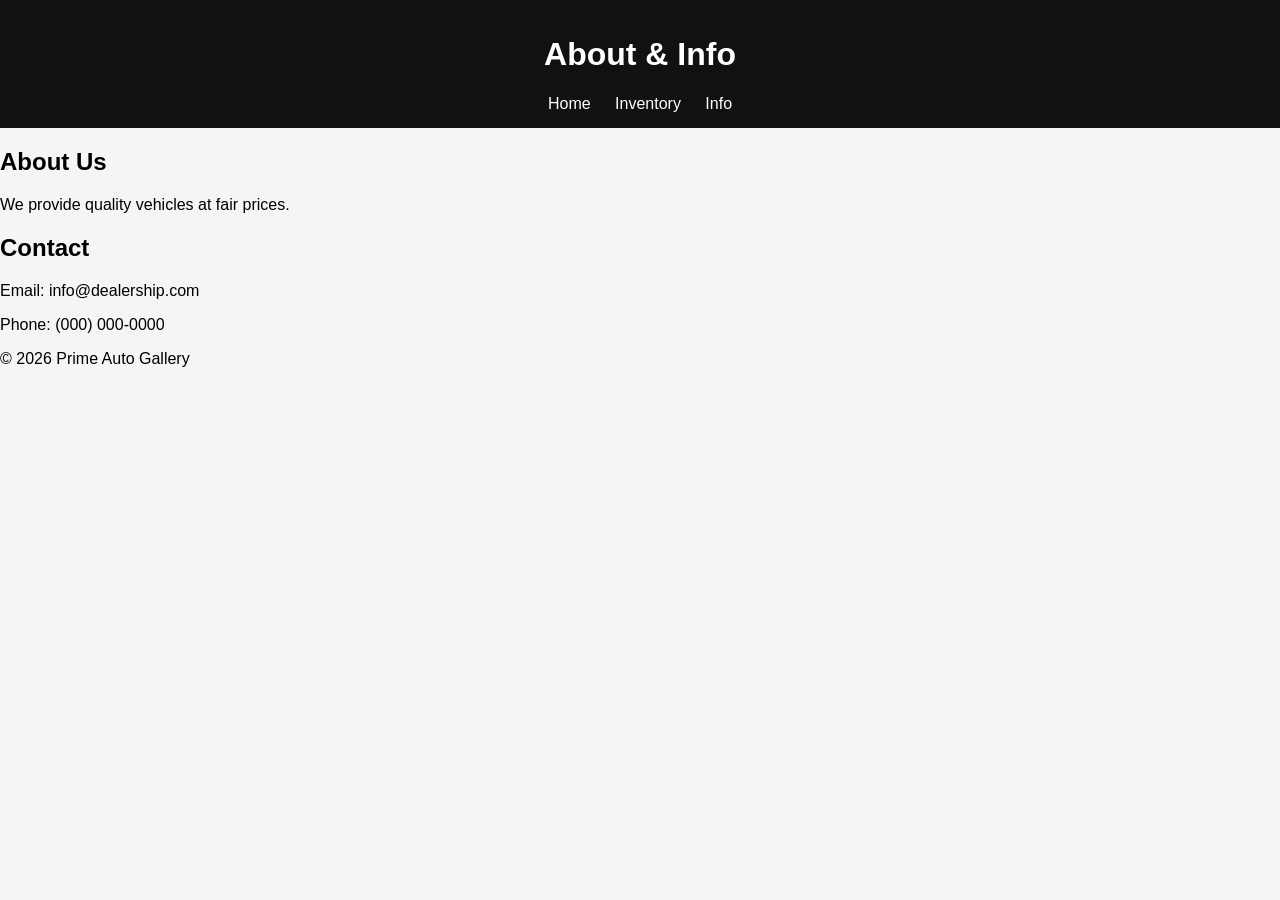
==== info.html @ af61cf28 "Add files via upload" ====
<!DOCTYPE html>
<html lang="en">
<head>
<meta charset="UTF-8">
<title>Info</title>
<link rel="stylesheet" href="style.css">
</head>
<body>
<header>
<h1>About & Info</h1>
<nav>
<a href="index.html">Home</a>
<a href="inventory.html">Inventory</a>
<a href="info.html">Info</a>
</nav>
</header>

<section class="info">
<h2>About Us</h2>
<p>We provide quality vehicles at fair prices.</p>

<h2>Contact</h2>
<p>Email: info@dealership.com</p>
<p>Phone: (000) 000-0000</p>
</section>

<footer>
<p>© 2026 Prime Auto Gallery</p>
</footer>
</body>
</html>
---- style.css ----
body {font-family: Arial; margin:0; background:#f5f5f5;}
header {background:#111; color:white; padding:15px; text-align:center;}
nav a {color:white; margin:0 10px; text-decoration:none;}
.hero {background:#333; color:white; padding:80px; text-align:center;}
.btn {background:#007bff; color:white; padding:10px 20px; text-decoration:none;}
.grid {display:grid; grid-template-columns:repeat(auto-fit,minmax(200px,1fr)); gap:10px; padding:20px;}
.grid img {width:100%; height:200px; object-fit:cover;}
.inventory {display:grid; grid-template-columns:repeat(auto-fit,minmax(250px,1fr)); gap:20px; padding:20px;}
.car-card {background:white; padding:15px; text-align:center;}
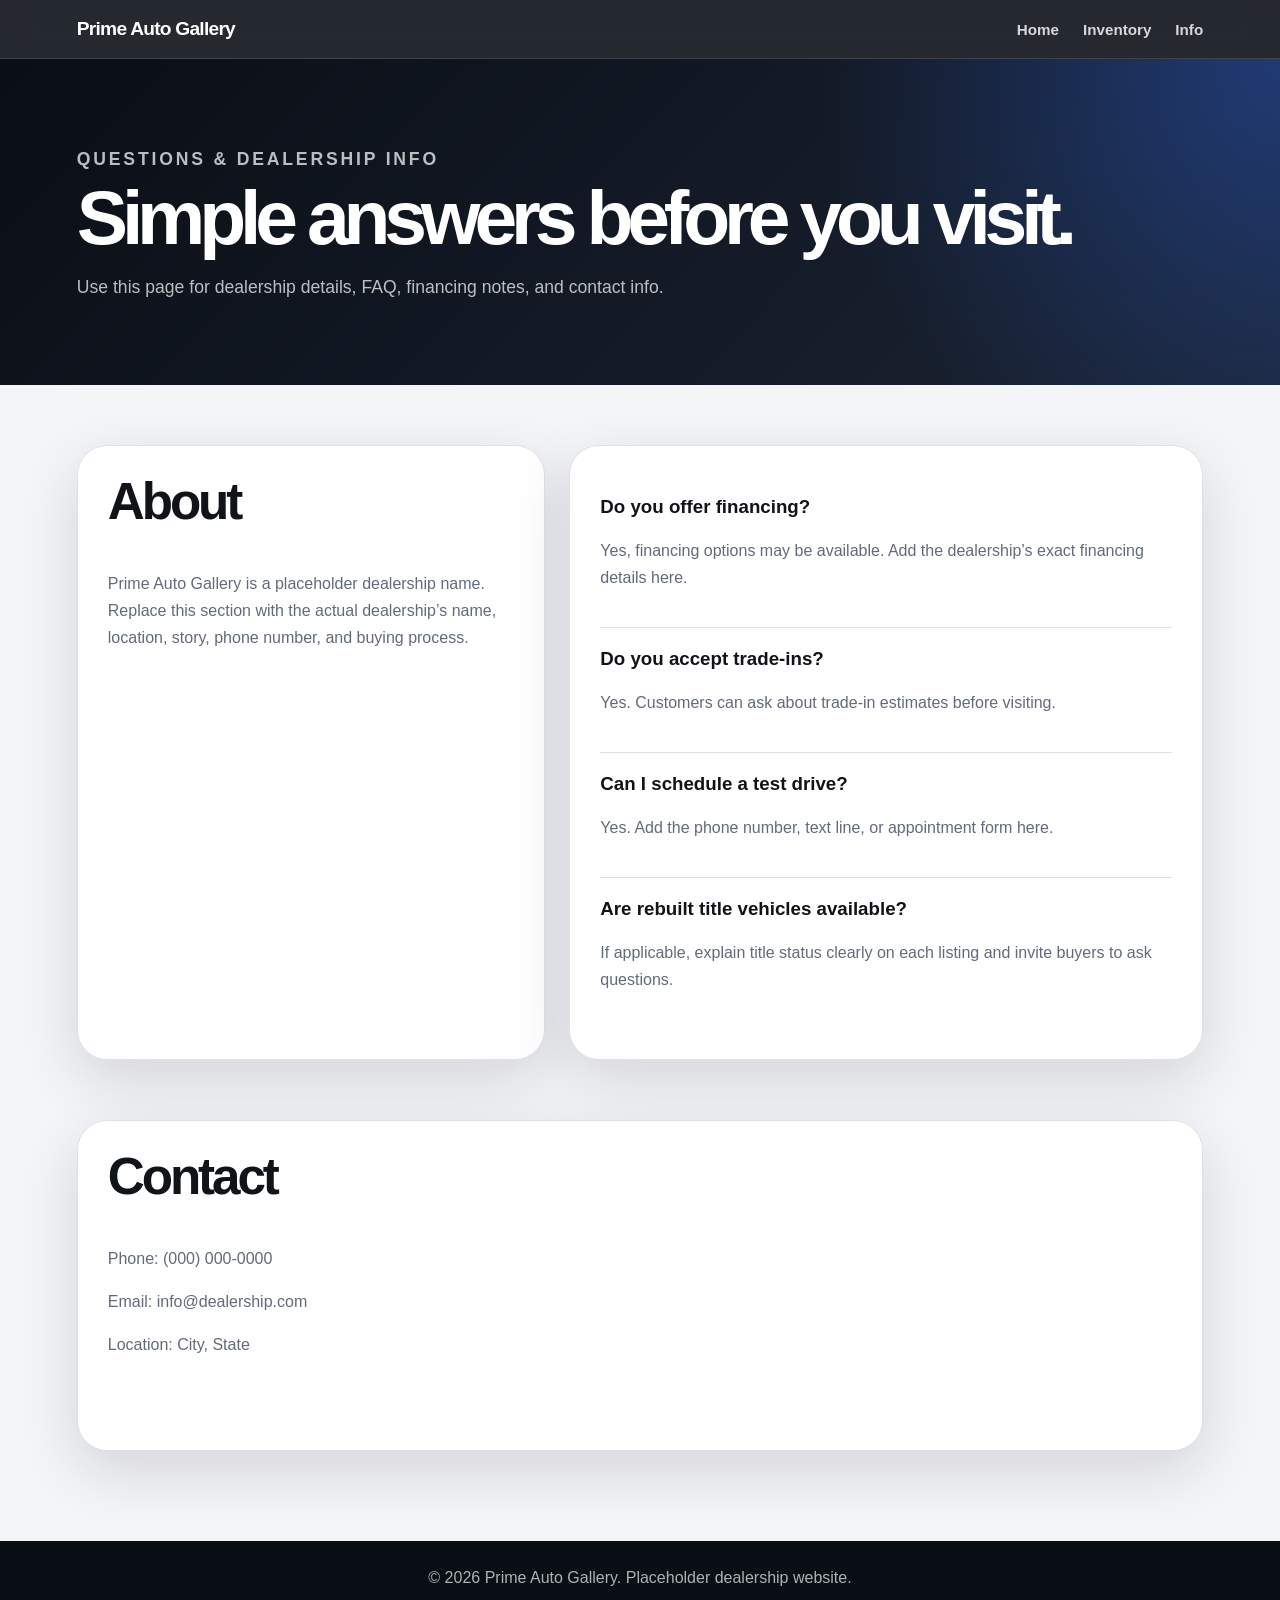
==== commit d5099f40: "Add files via upload" ====
--- a/info.html
+++ b/info.html
@@ -1,31 +1,74 @@
 <!DOCTYPE html>
 <html lang="en">
 <head>
-<meta charset="UTF-8">
-<title>Info</title>
-<link rel="stylesheet" href="style.css">
+  <meta charset="UTF-8" />
+  <meta name="viewport" content="width=device-width, initial-scale=1.0" />
+  <title>Info | Prime Auto Gallery</title>
+  <link rel="stylesheet" href="style.css" />
 </head>
 <body>
-<header>
-<h1>About & Info</h1>
-<nav>
-<a href="index.html">Home</a>
-<a href="inventory.html">Inventory</a>
-<a href="info.html">Info</a>
-</nav>
-</header>
 
-<section class="info">
-<h2>About Us</h2>
-<p>We provide quality vehicles at fair prices.</p>
+  <header class="site-header">
+    <a href="index.html" class="logo">Prime Auto Gallery</a>
+    <button class="menu-toggle" id="menuToggle">Menu</button>
+    <nav id="mainNav">
+      <a href="index.html">Home</a>
+      <a href="inventory.html">Inventory</a>
+      <a href="info.html">Info</a>
+    </nav>
+  </header>
 
-<h2>Contact</h2>
-<p>Email: info@dealership.com</p>
-<p>Phone: (000) 000-0000</p>
-</section>
+  <main>
+    <section class="page-hero">
+      <div class="reveal">
+        <p class="eyebrow">Questions & dealership info</p>
+        <h1>Simple answers before you visit.</h1>
+        <p>Use this page for dealership details, FAQ, financing notes, and contact info.</p>
+      </div>
+    </section>
 
-<footer>
-<p>© 2026 Prime Auto Gallery</p>
-</footer>
+    <section class="info-layout">
+      <div class="info-panel reveal slide-up">
+        <h2>About</h2>
+        <p>
+          Prime Auto Gallery is a placeholder dealership name. Replace this section with the actual dealership’s
+          name, location, story, phone number, and buying process.
+        </p>
+      </div>
+
+      <div class="faq-list reveal slide-up delay-1">
+        <div class="faq-item">
+          <h3>Do you offer financing?</h3>
+          <p>Yes, financing options may be available. Add the dealership’s exact financing details here.</p>
+        </div>
+        <div class="faq-item">
+          <h3>Do you accept trade-ins?</h3>
+          <p>Yes. Customers can ask about trade-in estimates before visiting.</p>
+        </div>
+        <div class="faq-item">
+          <h3>Can I schedule a test drive?</h3>
+          <p>Yes. Add the phone number, text line, or appointment form here.</p>
+        </div>
+        <div class="faq-item">
+          <h3>Are rebuilt title vehicles available?</h3>
+          <p>If applicable, explain title status clearly on each listing and invite buyers to ask questions.</p>
+        </div>
+      </div>
+    </section>
+
+    <section class="contact-card reveal">
+      <h2>Contact</h2>
+      <p>Phone: (000) 000-0000</p>
+      <p>Email: info@dealership.com</p>
+      <p>Location: City, State</p>
+      <a href="inventory.html" class="btn secondary">Back to inventory</a>
+    </section>
+  </main>
+
+  <footer>
+    <p>© 2026 Prime Auto Gallery. Placeholder dealership website.</p>
+  </footer>
+
+  <script src="script.js"></script>
 </body>
 </html>
--- a/style.css
+++ b/style.css
@@ -1,9 +1,524 @@
-body {font-family: Arial; margin:0; background:#f5f5f5;}
-header {background:#111; color:white; padding:15px; text-align:center;}
-nav a {color:white; margin:0 10px; text-decoration:none;}
-.hero {background:#333; color:white; padding:80px; text-align:center;}
-.btn {background:#007bff; color:white; padding:10px 20px; text-decoration:none;}
-.grid {display:grid; grid-template-columns:repeat(auto-fit,minmax(200px,1fr)); gap:10px; padding:20px;}
-.grid img {width:100%; height:200px; object-fit:cover;}
-.inventory {display:grid; grid-template-columns:repeat(auto-fit,minmax(250px,1fr)); gap:20px; padding:20px;}
-.car-card {background:white; padding:15px; text-align:center;}
+:root {
+  --bg: #f4f5f7;
+  --card: #ffffff;
+  --ink: #101318;
+  --muted: #626b7a;
+  --line: #dde1e7;
+  --dark: #090d14;
+  --dark-2: #141b27;
+  --accent: #2f6df6;
+  --accent-2: #72a7ff;
+  --radius: 24px;
+  --shadow: 0 20px 60px rgba(15, 23, 42, 0.14);
+}
+
+* {
+  box-sizing: border-box;
+}
+
+body {
+  margin: 0;
+  font-family: Arial, Helvetica, sans-serif;
+  background: var(--bg);
+  color: var(--ink);
+}
+
+a {
+  color: inherit;
+}
+
+.site-header {
+  position: sticky;
+  top: 0;
+  z-index: 20;
+  display: flex;
+  align-items: center;
+  justify-content: space-between;
+  padding: 18px 6%;
+  background: rgba(9, 13, 20, 0.88);
+  backdrop-filter: blur(16px);
+  color: white;
+  border-bottom: 1px solid rgba(255,255,255,0.12);
+}
+
+.logo {
+  font-weight: 800;
+  letter-spacing: -0.04em;
+  text-decoration: none;
+  font-size: 1.2rem;
+}
+
+nav {
+  display: flex;
+  gap: 24px;
+}
+
+nav a {
+  color: rgba(255,255,255,0.82);
+  text-decoration: none;
+  font-weight: 700;
+  font-size: 0.95rem;
+}
+
+nav a:hover {
+  color: white;
+}
+
+.menu-toggle {
+  display: none;
+  background: white;
+  color: var(--dark);
+  border: 0;
+  border-radius: 999px;
+  padding: 9px 14px;
+  font-weight: 800;
+}
+
+.hero {
+  min-height: 88vh;
+  display: grid;
+  grid-template-columns: 1.1fr 0.9fr;
+  align-items: center;
+  gap: 50px;
+  padding: 80px 6%;
+  overflow: hidden;
+}
+
+.hero-gradient {
+  background:
+    radial-gradient(circle at top left, rgba(47,109,246,0.55), transparent 34%),
+    linear-gradient(135deg, #080b11 0%, #121a29 48%, #2f3e58 100%);
+  color: white;
+}
+
+.eyebrow {
+  text-transform: uppercase;
+  letter-spacing: 0.16em;
+  font-size: 0.75rem;
+  font-weight: 900;
+  color: var(--accent-2);
+  margin: 0 0 12px;
+}
+
+h1, h2, h3, p {
+  margin-top: 0;
+}
+
+h1 {
+  font-size: clamp(2.7rem, 6vw, 5.8rem);
+  line-height: 0.92;
+  letter-spacing: -0.08em;
+  margin-bottom: 24px;
+}
+
+h2 {
+  font-size: clamp(2rem, 4vw, 3.4rem);
+  letter-spacing: -0.06em;
+  line-height: 1;
+}
+
+.hero-text {
+  color: rgba(255,255,255,0.76);
+  max-width: 650px;
+  font-size: 1.15rem;
+  line-height: 1.7;
+}
+
+.hero-actions {
+  display: flex;
+  gap: 14px;
+  flex-wrap: wrap;
+}
+
+.btn {
+  display: inline-flex;
+  align-items: center;
+  justify-content: center;
+  border-radius: 999px;
+  padding: 13px 20px;
+  text-decoration: none;
+  font-weight: 900;
+  border: 1px solid transparent;
+  transition: transform 0.2s ease, box-shadow 0.2s ease;
+}
+
+.btn:hover {
+  transform: translateY(-2px);
+}
+
+.btn.primary {
+  background: var(--accent);
+  color: white;
+  box-shadow: 0 14px 30px rgba(47,109,246,0.35);
+}
+
+.btn.secondary {
+  background: rgba(255,255,255,0.08);
+  color: white;
+  border-color: rgba(255,255,255,0.22);
+}
+
+.hero-card {
+  background: rgba(255,255,255,0.08);
+  border: 1px solid rgba(255,255,255,0.14);
+  border-radius: 34px;
+  padding: 14px;
+  box-shadow: var(--shadow);
+  transform: rotate(2deg);
+}
+
+.hero-card-footer {
+  display: flex;
+  justify-content: space-between;
+  gap: 10px;
+  padding: 18px 10px 6px;
+  color: rgba(255,255,255,0.78);
+}
+
+.hero-card-footer strong {
+  color: white;
+}
+
+.image-placeholder {
+  min-height: 240px;
+  border-radius: var(--radius);
+  background:
+    linear-gradient(135deg, rgba(255,255,255,0.16), rgba(255,255,255,0.03)),
+    linear-gradient(135deg, #202b3d, #59677c);
+  border: 1px solid rgba(255,255,255,0.18);
+  display: flex;
+  flex-direction: column;
+  justify-content: end;
+  padding: 22px;
+  color: white;
+  overflow: hidden;
+  position: relative;
+}
+
+.image-placeholder::before {
+  content: "";
+  position: absolute;
+  inset: auto -20% -30% 15%;
+  height: 55%;
+  background: radial-gradient(circle, rgba(255,255,255,0.22), transparent 55%);
+}
+
+.image-placeholder span {
+  position: relative;
+  z-index: 1;
+  font-weight: 900;
+  font-size: 1.2rem;
+}
+
+.image-placeholder small {
+  position: relative;
+  z-index: 1;
+  opacity: 0.75;
+}
+
+.image-placeholder.large {
+  min-height: 460px;
+}
+
+.section {
+  padding: 90px 6%;
+}
+
+.dark-band {
+  background: var(--dark);
+  color: white;
+}
+
+.section-heading {
+  max-width: 760px;
+  margin-bottom: 36px;
+}
+
+.section-heading p {
+  color: var(--muted);
+  line-height: 1.7;
+}
+
+.dark-band .section-heading p {
+  color: rgba(255,255,255,0.68);
+}
+
+.showcase-grid {
+  display: grid;
+  grid-template-columns: 1.1fr 0.9fr;
+  gap: 22px;
+}
+
+.showcase-card {
+  background: rgba(255,255,255,0.07);
+  border: 1px solid rgba(255,255,255,0.12);
+  border-radius: 30px;
+  padding: 16px;
+}
+
+.showcase-card.tall {
+  grid-row: span 2;
+}
+
+.showcase-card.tall .image-placeholder {
+  min-height: 470px;
+}
+
+.showcase-card p {
+  color: rgba(255,255,255,0.68);
+  line-height: 1.6;
+}
+
+.vehicle-grid {
+  display: grid;
+  grid-template-columns: repeat(3, 1fr);
+  gap: 22px;
+}
+
+.vehicle-card,
+.inventory-card,
+.info-panel,
+.faq-list,
+.contact-card {
+  background: var(--card);
+  border: 1px solid var(--line);
+  border-radius: 30px;
+  box-shadow: var(--shadow);
+}
+
+.vehicle-card {
+  overflow: hidden;
+}
+
+.vehicle-image {
+  min-height: 260px;
+  border-radius: 0;
+  border: 0;
+}
+
+.vehicle-info {
+  padding: 22px;
+}
+
+.price {
+  color: var(--accent);
+  font-size: 1.4rem;
+  font-weight: 900;
+  margin-bottom: 8px;
+}
+
+.vehicle-info p:not(.price),
+.inventory-details p:not(.price) {
+  color: var(--muted);
+  line-height: 1.6;
+}
+
+.text-link {
+  font-weight: 900;
+  color: var(--accent);
+}
+
+.cta-gradient {
+  margin: 30px 6% 90px;
+  padding: 70px 8%;
+  border-radius: 36px;
+  color: white;
+  background:
+    radial-gradient(circle at top right, rgba(114,167,255,0.7), transparent 35%),
+    linear-gradient(135deg, #0a0e15, #263856);
+  box-shadow: var(--shadow);
+}
+
+.cta-gradient p {
+  color: rgba(255,255,255,0.74);
+  max-width: 640px;
+  line-height: 1.7;
+}
+
+.page-hero {
+  padding: 90px 6% 70px;
+  background:
+    radial-gradient(circle at top right, rgba(47,109,246,0.35), transparent 35%),
+    linear-gradient(135deg, #0a0e15, #1b2434);
+  color: white;
+}
+
+.page-hero p {
+  color: rgba(255,255,255,0.72);
+  font-size: 1.1rem;
+}
+
+.inventory-toolbar {
+  margin: 30px 6% 0;
+  display: flex;
+  justify-content: space-between;
+  gap: 12px;
+  padding: 16px 20px;
+  border-radius: 18px;
+  background: white;
+  border: 1px solid var(--line);
+  color: var(--muted);
+  font-weight: 800;
+}
+
+.inventory-list {
+  padding: 30px 6% 90px;
+  display: grid;
+  gap: 24px;
+}
+
+.inventory-card {
+  display: grid;
+  grid-template-columns: 340px 1fr;
+  overflow: hidden;
+}
+
+.inventory-photo {
+  min-height: 280px;
+  border-radius: 0;
+  border: 0;
+}
+
+.inventory-details {
+  padding: 28px;
+}
+
+.inventory-details h2 {
+  font-size: 2rem;
+  margin-bottom: 10px;
+}
+
+.tags {
+  display: flex;
+  gap: 8px;
+  flex-wrap: wrap;
+  margin: 18px 0;
+}
+
+.tags span {
+  background: #edf2ff;
+  color: #244a9b;
+  border-radius: 999px;
+  padding: 8px 12px;
+  font-weight: 900;
+  font-size: 0.85rem;
+}
+
+.info-layout {
+  padding: 60px 6%;
+  display: grid;
+  grid-template-columns: 0.85fr 1.15fr;
+  gap: 24px;
+}
+
+.info-panel,
+.faq-list,
+.contact-card {
+  padding: 30px;
+}
+
+.info-panel p,
+.faq-item p,
+.contact-card p {
+  color: var(--muted);
+  line-height: 1.7;
+}
+
+.faq-item {
+  padding: 20px 0;
+  border-bottom: 1px solid var(--line);
+}
+
+.faq-item:last-child {
+  border-bottom: 0;
+}
+
+.contact-card {
+  margin: 0 6% 90px;
+}
+
+footer {
+  background: var(--dark);
+  color: rgba(255,255,255,0.68);
+  text-align: center;
+  padding: 28px 6%;
+}
+
+.reveal {
+  opacity: 0;
+  transform: translateY(34px);
+  transition: opacity 0.75s ease, transform 0.75s ease;
+}
+
+.reveal.active {
+  opacity: 1;
+  transform: translateY(0);
+}
+
+.slide-up {
+  transform: translateY(70px);
+}
+
+.slide-up.active {
+  transform: translateY(0);
+}
+
+.delay-1 {
+  transition-delay: 0.12s;
+}
+
+.delay-2 {
+  transition-delay: 0.24s;
+}
+
+@media (max-width: 850px) {
+  .menu-toggle {
+    display: inline-flex;
+  }
+
+  nav {
+    display: none;
+    position: absolute;
+    top: 68px;
+    left: 6%;
+    right: 6%;
+    flex-direction: column;
+    background: #101318;
+    padding: 18px;
+    border-radius: 18px;
+    box-shadow: var(--shadow);
+  }
+
+  nav.open {
+    display: flex;
+  }
+
+  .hero,
+  .showcase-grid,
+  .vehicle-grid,
+  .inventory-card,
+  .info-layout {
+    grid-template-columns: 1fr;
+  }
+
+  .hero {
+    padding-top: 55px;
+  }
+
+  .hero-card {
+    transform: none;
+  }
+
+  .image-placeholder.large,
+  .showcase-card.tall .image-placeholder {
+    min-height: 300px;
+  }
+
+  .inventory-toolbar {
+    flex-direction: column;
+  }
+
+  h1 {
+    font-size: 3rem;
+  }
+}
